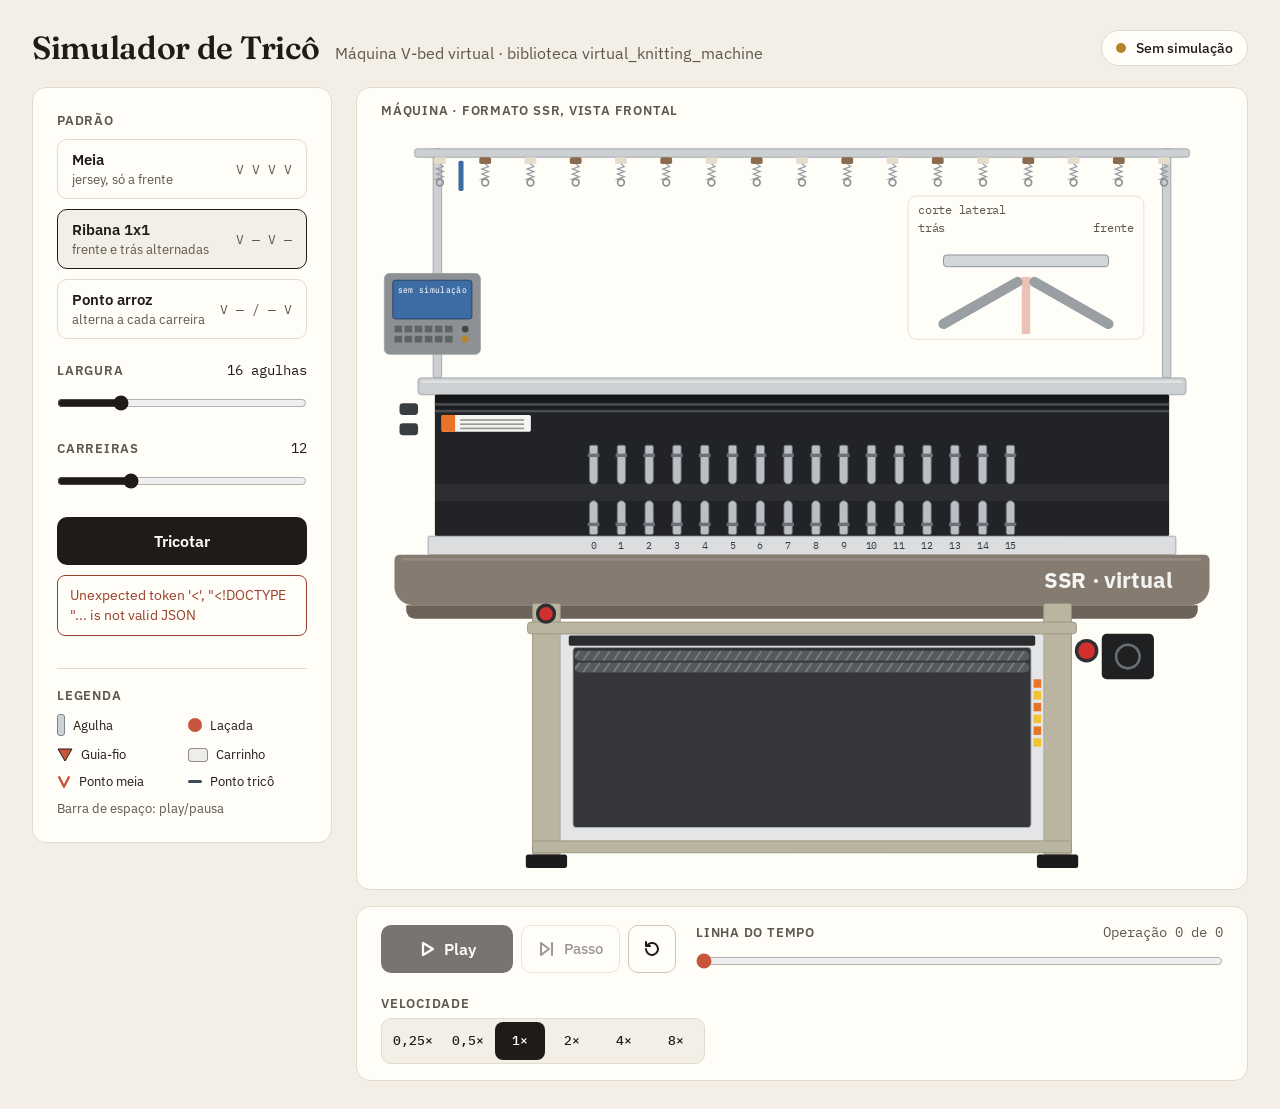
==== virtual_knitting_machine/virtual_knitting_machine-main/simulador/static/index.html @ 9b363f68 "Adiciona virtual_knitting_machine" ====
<!doctype html>
<html lang="pt-BR">
<head>
<meta charset="utf-8">
<meta name="viewport" content="width=device-width, initial-scale=1">
<title>Simulador de Tricô</title>
<link rel="preconnect" href="https://fonts.googleapis.com">
<link rel="stylesheet" href="https://fonts.googleapis.com/css2?family=Fraunces:opsz,wght@9..144,600&family=IBM+Plex+Mono:wght@400;500&family=IBM+Plex+Sans:wght@400;500;600&display=swap">
<link rel="stylesheet" href="style.css">
</head>
<body>
<div class="app">

<header class="topo">
  <div class="marca">
    <h1>Simulador de Tricô</h1>
    <span class="suave">Máquina V-bed virtual · biblioteca virtual_knitting_machine</span>
  </div>
  <div class="status" aria-live="polite"><span class="ponto" id="status-ponto"></span><span id="status-texto">Carregando</span></div>
</header>

<div class="corpo">

<aside class="cartao painel">
  <section class="grupo">
    <h2 class="rotulo">Padrão</h2>
    <div class="padroes" id="padroes">
      <button type="button" class="padrao" data-padrao="meia" aria-pressed="false">
        <span class="padrao-texto"><strong>Meia</strong><span>jersey, só a frente</span></span>
        <span class="glifo">V V V V</span>
      </button>
      <button type="button" class="padrao" data-padrao="ribana" aria-pressed="true">
        <span class="padrao-texto"><strong>Ribana 1x1</strong><span>frente e trás alternadas</span></span>
        <span class="glifo">V — V —</span>
      </button>
      <button type="button" class="padrao" data-padrao="arroz" aria-pressed="false">
        <span class="padrao-texto"><strong>Ponto arroz</strong><span>alterna a cada carreira</span></span>
        <span class="glifo">V — / — V</span>
      </button>
    </div>
  </section>

  <section class="grupo">
    <div class="linha-rotulo"><label class="rotulo" for="largura">Largura</label><span class="mono"><span id="largura-valor">16</span> agulhas</span></div>
    <input id="largura" type="range" min="2" max="60" step="1" value="16">
  </section>

  <section class="grupo">
    <div class="linha-rotulo"><label class="rotulo" for="carreiras">Carreiras</label><span class="mono" id="carreiras-valor">12</span></div>
    <input id="carreiras" type="range" min="1" max="40" step="1" value="12">
  </section>

  <div class="grupo">
    <button type="button" class="primario" id="tricotar">Tricotar</button>
    <p class="aviso-alterado" id="alterado" hidden>Configuração alterada. Clique em Tricotar para simular de novo.</p>
    <p class="erro" id="erro" role="alert" hidden></p>
    <p class="mono suave pequeno" id="resumo"></p>
    <p class="suave pequeno" id="avisos" hidden></p>
  </div>

  <section class="legenda">
    <h2 class="rotulo">Legenda</h2>
    <div class="legenda-grade">
      <span><i class="lg-agulha"></i>Agulha</span>
      <span><i class="lg-lacada"></i>Laçada</span>
      <span><svg width="16" height="14" viewBox="0 0 16 14" aria-hidden="true"><path d="M1 1 H15 L8 13 Z" class="lg-guia"/></svg>Guia-fio</span>
      <span><i class="lg-carro"></i>Carrinho</span>
      <span><svg width="14" height="12" viewBox="0 0 10 10" aria-hidden="true"><path d="M1 1 L5 9 L9 1" class="lg-meia"/></svg>Ponto meia</span>
      <span><i class="lg-trico"></i>Ponto tricô</span>
    </div>
    <p class="suave pequeno">Barra de espaço: play/pausa</p>
  </section>
</aside>

<main class="principal">
  <section class="cartao palco" aria-labelledby="titulo-maquina">
    <div class="cabecalho">
      <h2 class="rotulo" id="titulo-maquina">Máquina · formato SSR, vista frontal</h2>
      <div class="cabecalho-info">
        <span class="mono forte" id="legenda-op"></span>
        <span class="mono suave" id="info-tecido"></span>
      </div>
    </div>
    <canvas id="maquina" role="img" aria-label="Vista frontal da máquina de tricô"></canvas>
  </section>

  <section class="cartao controles" aria-label="Reprodução">
    <div class="botoes">
      <button type="button" class="primario tocar" id="tocar">
        <svg id="icone-play" width="18" height="18" viewBox="0 0 18 18" aria-hidden="true"><path d="M5 3 L15 9 L5 15 Z"/></svg>
        <svg id="icone-pausa" width="18" height="18" viewBox="0 0 18 18" aria-hidden="true" hidden><path d="M6 3 V15 M12 3 V15"/></svg>
        <span id="tocar-texto">Play</span>
      </button>
      <button type="button" class="secundario" id="passo" aria-label="Avançar uma operação">
        <svg width="18" height="18" viewBox="0 0 18 18" aria-hidden="true"><path d="M3 3 L11 9 L3 15 Z M14 3 V15"/></svg>
        <span>Passo</span>
      </button>
      <button type="button" class="secundario quadrado" id="reiniciar" aria-label="Reiniciar">
        <svg width="20" height="20" viewBox="0 0 20 20" aria-hidden="true"><path d="M4 10 A6 6 0 1 0 6 5.5 M4 3 V7 H8"/></svg>
      </button>
    </div>

    <div class="tempo">
      <div class="linha-rotulo"><label class="rotulo" for="linha-tempo">Linha do tempo</label><span class="mono suave" id="contador">Operação 0 de 0</span></div>
      <input id="linha-tempo" type="range" min="0" max="0" step="1" value="0">
    </div>

    <div class="velocidade" role="group" aria-labelledby="rotulo-velocidade">
      <span class="rotulo" id="rotulo-velocidade">Velocidade</span>
      <div class="segmentos" id="velocidades"></div>
    </div>
  </section>
</main>

</div>
</div>
<script src="maquina.js"></script>
<script src="app.js"></script>
</body>
</html>
---- virtual_knitting_machine/virtual_knitting_machine-main/simulador/static/style.css ----
:root {
  --bg: #F3EFE6;
  --card: #FFFDF8;
  --linha: #E2DACB;
  --tinta: #1F1C17;
  --suave: #5E574B;
  --faixa: #F6F2EA;
  --agulha: #CDD2D6;
  --agulha-borda: #7D868E;
  --fio: #C8553D;
  --trico: #3D4A57;
  --carro: rgba(31, 28, 23, 0.07);
  --carro-borda: rgba(31, 28, 23, 0.45);
  --destaque: rgba(31, 28, 23, 0.12);
  --botao-borda: #CFC6B5;
  --erro: #9A3F2B;
  --ok: #3F7D4E;
  --pausa: #B8842A;
  /* Máquina no formato SSR (cores físicas, quase iguais nos dois temas) */
  --ssr-trilho: #CDD0D2;
  --ssr-trilho-borda: #9A9FA3;
  --ssr-interior: #222326;
  --ssr-chapa: #DCDDDE;
  --ssr-taupe: #867B71;
  --ssr-taupe-escuro: #6C625A;
  --ssr-caqui: #BAB5A0;
  --ssr-caqui-escuro: #98937D;
  --ssr-gabinete: #E4E5E7;
  --ssr-gabinete-borda: #B3B5B8;
  --ssr-lcd: #3D6BA3;
  --ssr-painel: #8D9194;
  --ssr-carro: #D3D6D9;
  --ssr-carro-escuro: #7E8388;
  color-scheme: light;
}

@media (prefers-color-scheme: dark) {
  :root:not([data-theme="light"]) {
    --bg: #161412;
    --card: #211E1B;
    --linha: #3A352F;
    --tinta: #F1ECE3;
    --suave: #B5AC9D;
    --faixa: #2A2622;
    --agulha: #4A5057;
    --agulha-borda: #8C959D;
    --fio: #E0775E;
    --trico: #A9BCCF;
    --carro: rgba(241, 236, 227, 0.07);
    --carro-borda: rgba(241, 236, 227, 0.5);
    --destaque: rgba(241, 236, 227, 0.14);
    --botao-borda: #4A443C;
    --erro: #F08A70;
    --ok: #6DBB7F;
    --pausa: #E0B25A;
    --ssr-trilho: #AEB2B5;
    --ssr-chapa: #BDBFC1;
    --ssr-taupe: #756B62;
    --ssr-taupe-escuro: #5E554E;
    --ssr-caqui: #9E9985;
    --ssr-caqui-escuro: #827D69;
    --ssr-gabinete: #C3C5C8;
    color-scheme: dark;
  }
}

* { box-sizing: border-box; }

body {
  margin: 0;
  background: var(--bg);
  color: var(--tinta);
  font-family: 'IBM Plex Sans', system-ui, sans-serif;
}

button { font-family: inherit; color: inherit; }
button:focus-visible, input:focus-visible { outline: 2px solid var(--tinta); outline-offset: 2px; }

.app {
  max-width: 1440px;
  margin: 0 auto;
  padding: 28px 32px;
  display: flex;
  flex-direction: column;
  gap: 20px;
}

.topo { display: flex; align-items: center; justify-content: space-between; gap: 16px; flex-wrap: wrap; }
.marca { display: flex; align-items: baseline; gap: 16px; flex-wrap: wrap; }
.marca h1 { margin: 0; font-family: 'Fraunces', Georgia, serif; font-size: 32px; font-weight: 600; letter-spacing: -0.01em; }

.status {
  display: flex; align-items: center; gap: 10px;
  padding: 8px 14px; border-radius: 999px;
  background: var(--card); border: 1px solid var(--linha);
  font-size: 14px; font-weight: 500;
}
.status .ponto { width: 10px; height: 10px; border-radius: 50%; background: var(--pausa); }

.corpo { display: grid; grid-template-columns: 300px minmax(0, 1fr); gap: 24px; align-items: start; }

.cartao { background: var(--card); border: 1px solid var(--linha); border-radius: 14px; }

.painel { padding: 24px; display: flex; flex-direction: column; gap: 22px; position: sticky; top: 16px; }
.grupo { display: flex; flex-direction: column; gap: 10px; }
.rotulo { margin: 0; font-size: 13px; font-weight: 600; letter-spacing: 0.06em; text-transform: uppercase; color: var(--suave); }
.linha-rotulo { display: flex; justify-content: space-between; align-items: baseline; gap: 8px; }
.mono { font-family: 'IBM Plex Mono', ui-monospace, monospace; font-size: 14px; }
.forte { font-weight: 500; }
.suave { color: var(--suave); }
.pequeno { margin: 0; font-size: 13px; line-height: 1.4; }

.padroes { display: flex; flex-direction: column; gap: 10px; }
.padrao {
  display: flex; align-items: center; justify-content: space-between; gap: 12px;
  min-height: 56px; padding: 10px 14px; text-align: left;
  border-radius: 10px; cursor: pointer;
  border: 1.5px solid var(--linha); background: var(--card);
}
.padrao[aria-pressed="true"] { border-color: var(--tinta); background: var(--bg); }
.padrao-texto { display: flex; flex-direction: column; gap: 2px; }
.padrao-texto strong { font-size: 15px; font-weight: 600; }
.padrao-texto span { font-size: 13px; color: var(--suave); }
.glifo { font-family: 'IBM Plex Mono', monospace; font-size: 13px; color: var(--suave); white-space: nowrap; }

input[type="range"] { width: 100%; height: 28px; margin: 0; accent-color: var(--tinta); }
#linha-tempo { accent-color: var(--fio); }

.primario {
  height: 48px; padding: 0 18px; border: none; border-radius: 10px;
  background: var(--tinta); color: var(--card);
  font-size: 16px; font-weight: 600; cursor: pointer;
}
.primario:disabled { opacity: 0.6; cursor: progress; }
.secundario {
  display: flex; align-items: center; justify-content: center; gap: 8px;
  height: 48px; padding: 0 16px; border-radius: 10px;
  border: 1.5px solid var(--botao-borda); background: var(--card);
  font-size: 15px; font-weight: 500; cursor: pointer;
}
.secundario:disabled { opacity: 0.45; cursor: default; }
.quadrado { width: 48px; padding: 0; }
.secundario svg path { fill: none; stroke: var(--tinta); stroke-width: 2; stroke-linecap: round; stroke-linejoin: round; }

.aviso-alterado { margin: 0; font-size: 13px; line-height: 1.4; color: var(--erro); }
.erro { margin: 0; padding: 10px 12px; border-radius: 8px; font-size: 14px; line-height: 1.4; color: var(--erro); border: 1px solid var(--erro); }

.legenda { padding-top: 18px; border-top: 1px solid var(--linha); display: flex; flex-direction: column; gap: 10px; }
.legenda-grade { display: grid; grid-template-columns: repeat(2, minmax(0, 1fr)); gap: 10px 12px; font-size: 13px; }
.legenda-grade span { display: flex; align-items: center; gap: 8px; }
.legenda-grade i { display: inline-block; flex-shrink: 0; }
.lg-agulha { width: 8px; height: 22px; border-radius: 3px; background: var(--agulha); border: 1px solid var(--agulha-borda); }
.lg-lacada { width: 14px; height: 14px; border-radius: 50%; background: var(--fio); }
.lg-carro { width: 20px; height: 14px; border-radius: 4px; background: var(--carro); border: 1.5px solid var(--carro-borda); }
.lg-trico { width: 14px; height: 3px; border-radius: 2px; background: var(--trico); }
.lg-guia { fill: var(--fio); stroke: var(--tinta); stroke-width: 1; }
.lg-meia { fill: none; stroke: var(--fio); stroke-width: 2; stroke-linecap: round; stroke-linejoin: round; }

.principal { display: flex; flex-direction: column; gap: 16px; min-width: 0; }
.palco { padding: 14px 24px 16px; display: flex; flex-direction: column; gap: 8px; }
.cabecalho { display: flex; justify-content: space-between; align-items: baseline; gap: 12px; flex-wrap: wrap; min-height: 22px; }
.cabecalho-info { display: flex; gap: 16px; flex-wrap: wrap; justify-content: flex-end; }
.palco canvas { display: block; width: 100%; aspect-ratio: 1000 / 880; max-height: 780px; }

.controles { padding: 16px 24px; display: flex; align-items: center; gap: 20px; flex-wrap: wrap; }
.botoes { display: flex; gap: 8px; }
.tocar { display: flex; align-items: center; justify-content: center; gap: 8px; min-width: 132px; }
.tocar svg path { fill: none; stroke: var(--card); stroke-width: 2.2; stroke-linecap: round; stroke-linejoin: round; }
.tempo { flex: 1 1 240px; display: flex; flex-direction: column; gap: 6px; min-width: 0; }
.velocidade { display: flex; flex-direction: column; gap: 6px; }
.segmentos { display: flex; padding: 3px; gap: 2px; border-radius: 10px; background: var(--bg); border: 1px solid var(--linha); }
.segmentos button {
  height: 38px; min-width: 50px; padding: 0 8px; border: none; border-radius: 8px;
  background: transparent; cursor: pointer;
  font-family: 'IBM Plex Mono', monospace; font-size: 13px; font-weight: 500;
}
.segmentos button[aria-pressed="true"] { background: var(--tinta); color: var(--card); }

[hidden] { display: none !important; }

@media (max-width: 900px) {
  .app { padding: 16px; }
  .corpo { grid-template-columns: minmax(0, 1fr); }
  .painel { position: static; }
  .palco { padding: 12px 16px; }
  .controles { padding: 16px; }
  .segmentos button { min-width: 0; flex: 1; }
  .velocidade { width: 100%; }
}
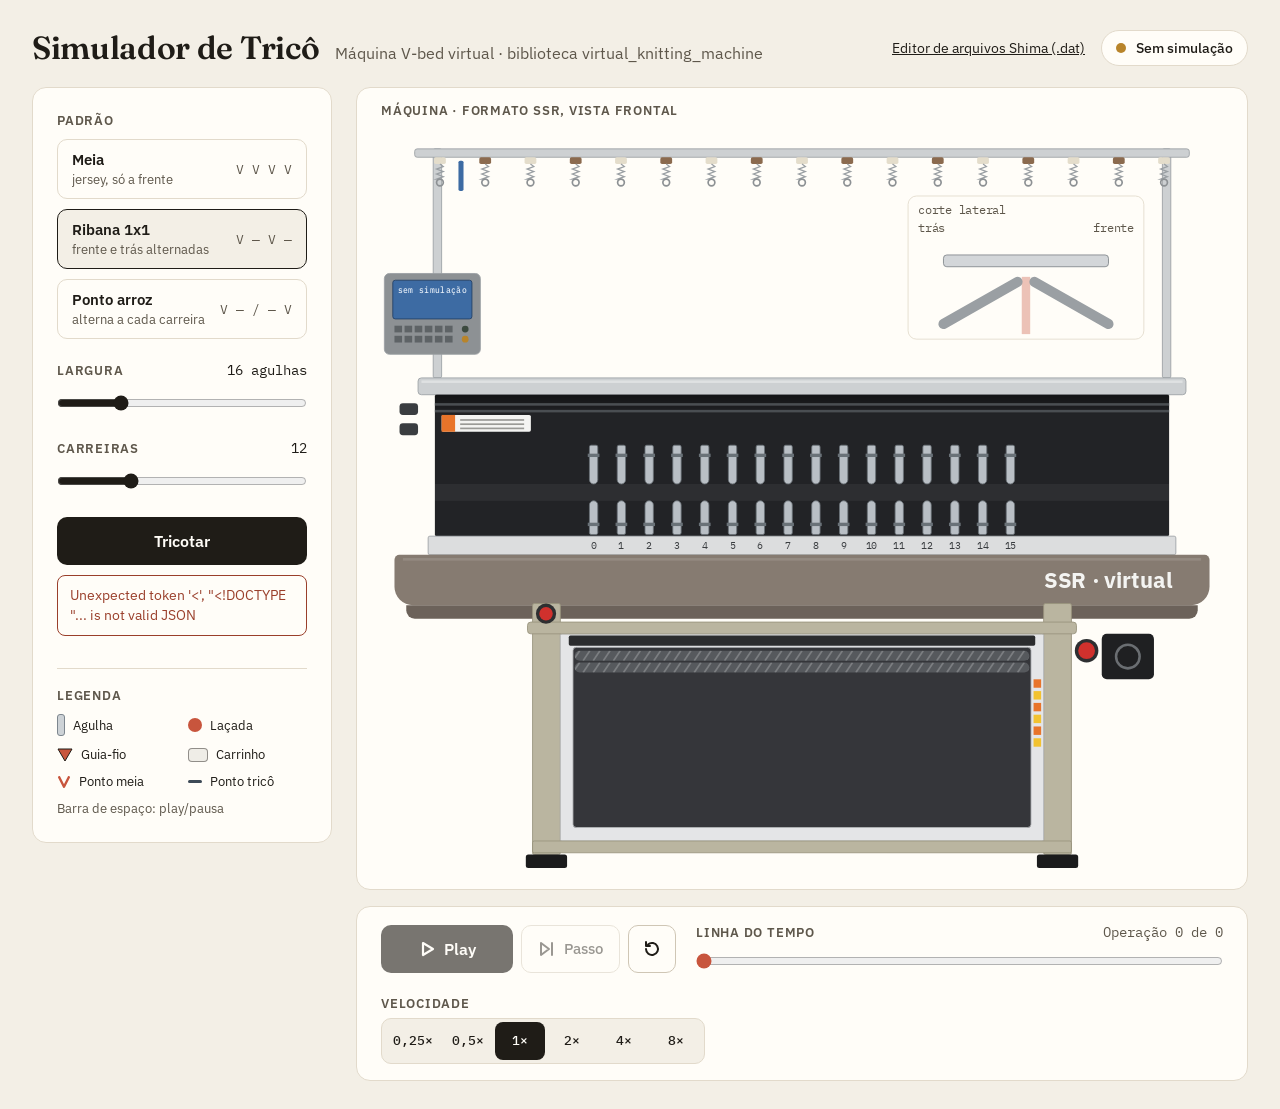
==== commit 7f8b33a6: "Editor Shima: abre todos os arquivos da pasta e edita o .dat - editor.html/js/css: editor no navegad" ====
--- a/virtual_knitting_machine/virtual_knitting_machine-main/simulador/static/index.html
+++ b/virtual_knitting_machine/virtual_knitting_machine-main/simulador/static/index.html
@@ -16,6 +16,7 @@
     <h1>Simulador de Tricô</h1>
     <span class="suave">Máquina V-bed virtual · biblioteca virtual_knitting_machine</span>
   </div>
+  <a class="link-editor" href="editor.html">Editor de arquivos Shima (.dat)</a>
   <div class="status" aria-live="polite"><span class="ponto" id="status-ponto"></span><span id="status-texto">Carregando</span></div>
 </header>
 
--- a/virtual_knitting_machine/virtual_knitting_machine-main/simulador/static/style.css
+++ b/virtual_knitting_machine/virtual_knitting_machine-main/simulador/static/style.css
@@ -187,3 +187,5 @@
   .segmentos button { min-width: 0; flex: 1; }
   .velocidade { width: 100%; }
 }
+
+.link-editor { margin-left: auto; color: var(--tinta); font-size: 14px; }
